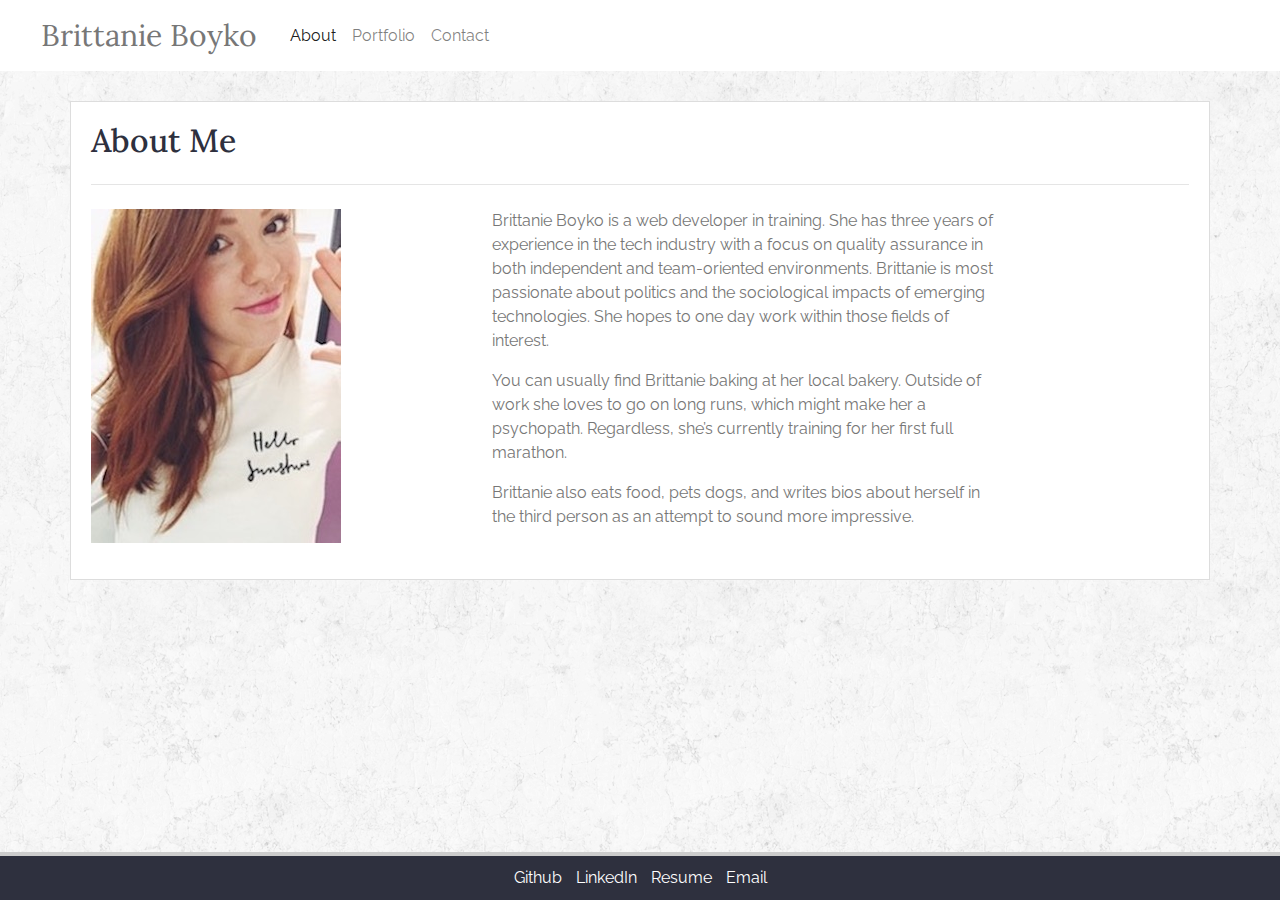
==== index.html @ b071bfea "updated color scheme" ====
<!DOCTYPE html>
<html lang="en">

<head>
    <meta charset="UTF-8">
    <meta name="viewport" content="width=device-width, initial-scale=1.0">
    <meta http-equiv="X-UA-Compatible" content="ie=edge">
    <title>Brittanie Boyko's Portfolio</title>
    <link rel="stylesheet" href="https://stackpath.bootstrapcdn.com/bootstrap/4.3.1/css/bootstrap.min.css" integrity="sha384-ggOyR0iXCbMQv3Xipma34MD+dH/1fQ784/j6cY/iJTQUOhcWr7x9JvoRxT2MZw1T" crossorigin="anonymous">
    <link rel="stylesheet" type="text/css" href="assets/style.css">
    <link href="https://fonts.googleapis.com/css?family=Lora|Raleway&display=swap" rel="stylesheet">
</head>
<body>
    <nav class="navbar navbar-expand-lg navbar-light" style="background-color: #ffffff;">
        <a class="navbar-brand my-name">Brittanie Boyko</a>
        <button class="navbar-toggler" type="button" data-toggle="collapse" data-target="#navbarNavAltMarkup" aria-controls="navbarNavAltMarkup" aria-expanded="false" aria-label="Toggle navigation">
          <span class="navbar-toggler-icon"></span>
        </button>
        <div class="collapse navbar-collapse" id="navbarNavAltMarkup">
          <div class="navbar-nav">
            <a class="nav-item nav-link active" href="index.html">About</a>
            <a class="nav-item nav-link" href="portfolio.html">Portfolio</a>
            <a class="nav-item nav-link" href="contact.html">Contact</a>
          </div>
        </div>
    </nav>
    <main class="container main-content">
        <div class="row">
            <div class="col-md-12">
                <header class="page-header">
                    <h2>About Me</h2>
                    <hr class="my-4">
                </header>
                <div class="row no-gutters">
                    <figure class="col-md-4">
                        <img src="assets/images/me.jpg" alt="Me" class="img-responsive my-image">
                    </figure>
                    <section class="col-md-6">
                        <p class="bio">
                            Brittanie Boyko is a web developer in training. She has three years of experience in the tech industry with a focus on quality assurance in both independent and team-oriented environments. Brittanie is most passionate about politics and the sociological impacts of emerging technologies. She hopes to one day work within those fields of interest.
                        </p>
                        <p class="bio">
                            You can usually find Brittanie baking at her local bakery. Outside of work she loves to go on long runs, which might make her a psychopath. Regardless, she’s currently training for her first full marathon.
                        </p>
                        <p class="bio">
                            Brittanie also eats food, pets dogs, and writes bios about herself in the third person as an attempt to sound more impressive.
                        </p>
                    </section>
                </div>
            </div>
        </div>
    </main>
    <footer class="footer fixed-bottom custom-footer">
        <div class="container">
            <span>
                <a href="https://github.com/brittanieboyko/" class="footer-link">Github</a>
            </span>
            <span>
                <a href="https://www.linkedin.com/in/brittanie-boyko/" class="footer-link">LinkedIn</a>
            </span>
            <span>
                <a href="https://docs.google.com/document/d/1jxzEfFqF6s6cSuJsx4N6VD9ZRXbYm4FOcf6qFIHG-pE/edit?usp=sharing" class="footer-link">Resume</a>
            </span>
            <span>
                <a href="mailto:brittanie.boyko@gmail.com?subject=Hello" class="footer-link">Email</a>
            </span>
        </div>
    </footer>

    <script src="https://ajax.googleapis.com/ajax/libs/jquery/3.4.1/jquery.min.js"></script>
    <script src="https://cdnjs.cloudflare.com/ajax/libs/popper.js/1.16.0/umd/popper.min.js"></script>
    <script src="https://maxcdn.bootstrapcdn.com/bootstrap/4.4.1/js/bootstrap.min.js"></script>
</body>

</html>
---- assets/style.css ----
/* Generic Classes */

html,
body {
    height: 100%;
    margin: 0;
    padding: 0;
    background-image: url("images/rockywall.png");
    font-family: 'Raleway', sans-serif;
    color: #777777;
}

h2, h1 {
    color: #2E303E;
    font-family: 'Lora', serif;
}

.container {
    padding: 0px;
}

.main-content {
    padding: 20px;
    background-color: #ffffff;
    margin-top: 30px;
    margin-bottom: 100px;
    border: 1px solid #dddddd;
}

/* nav-bar */

.custom-nav {
    font-family: 'Raleway', sans-serif;
    color: #2E303E;
    background-color: #ffffff;
    border-bottom: 1px solid #dddddd;
    height: 50px;

}

.my-name {
    font-family: 'Lora', serif;
    color: #2E303E;
    margin: 0 2%;
    font-size: 30px;
}

a {
    color: #777777;
    size: 10px;
}

a:hover {
    color: #a43820;
}

.collapse {
    background-color: #ffffff;
}

/* About Me Page */

.bio {
    margin-left: 35px;
}

/* Contact Page */

.custom-button {
    background-color: #2E303E;
    color: #ffffff;
    border: none;
    outline: none;
}

.custom-button:hover {
    background-color: #777777;
}

/* Portfolio Page */

.portfolio-button {
    width: 300px;
    font-family: 'Raleway', sans-serif;
    border-radius: 0px;
    margin-bottom: 20px;
}

.image-spacing {
    margin: 5%;
}

/* Footer */

.custom-footer {
    background-color: #2E303E;
    border-top: 4px solid #cccccc;
    color: #ffffff;
    padding: 10px;
    text-align: center;
}

.footer-link {
    color: #ffffff;
    margin: 5px;
}

/* Media Queries */

@media only screen and (max-width: 768px) {
    /* For mobile phones: */
    .my-image, .bio {
        display: block;
        margin-left: auto;
        margin-right: auto;
        width: 65%;
        padding-bottom: 15px;
    }

    .portfolio-image, .portfolio-button {
        display: block;
        margin: 0 auto;
    }
}
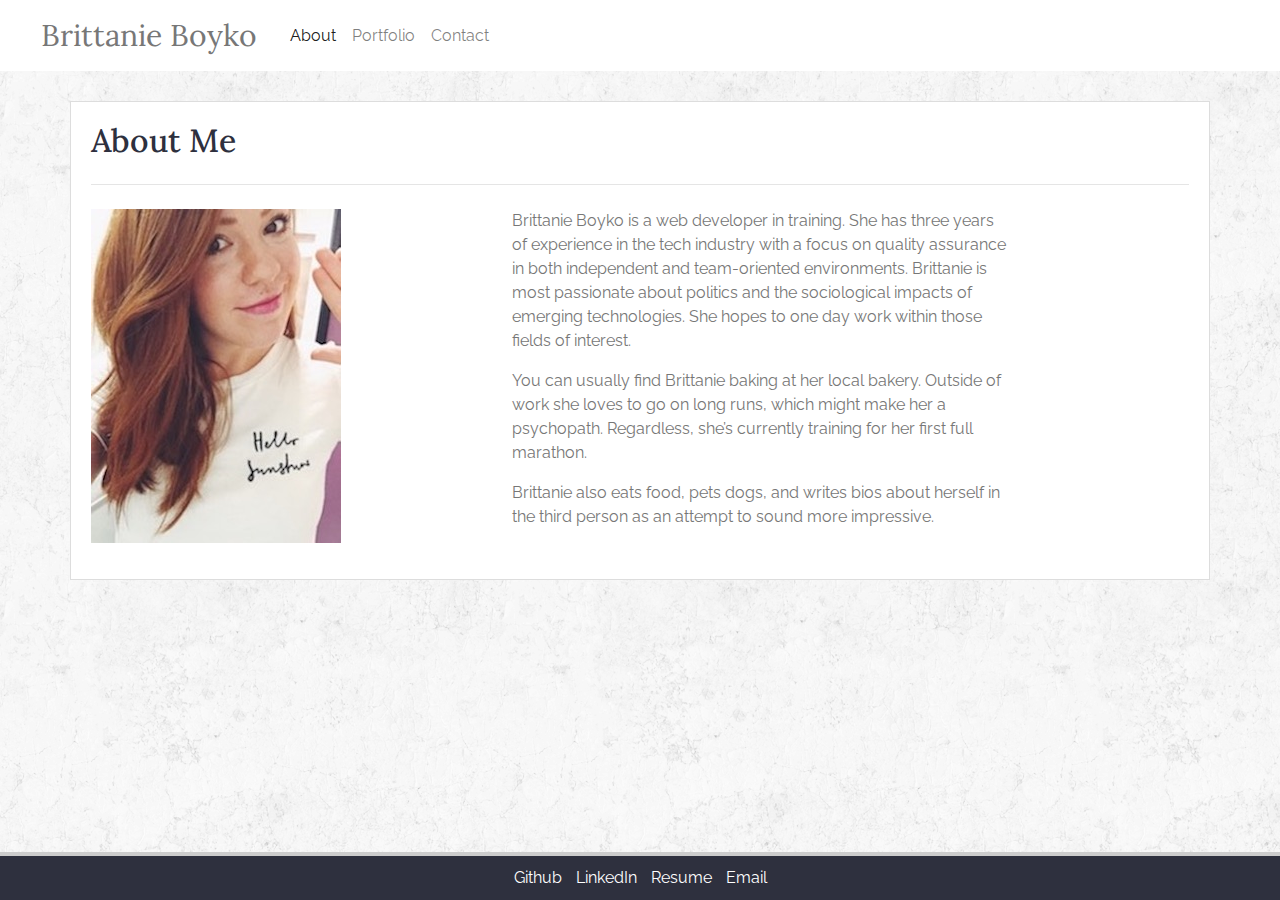
==== commit 8aeee646: "updated navbar on other html pages" ====
--- a/index.html
+++ b/index.html
@@ -10,6 +10,7 @@
     <link rel="stylesheet" type="text/css" href="assets/style.css">
     <link href="https://fonts.googleapis.com/css?family=Lora|Raleway&display=swap" rel="stylesheet">
 </head>
+
 <body>
     <nav class="navbar navbar-expand-lg navbar-light" style="background-color: #ffffff;">
         <a class="navbar-brand my-name">Brittanie Boyko</a>
--- a/assets/style.css
+++ b/assets/style.css
@@ -62,7 +62,7 @@
 /* About Me Page */
 
 .bio {
-    margin-left: 35px;
+    margin-left: 10%;
 }
 
 /* Contact Page */
@@ -117,7 +117,6 @@
         width: 65%;
         padding-bottom: 15px;
     }
-
     .portfolio-image, .portfolio-button {
         display: block;
         margin: 0 auto;
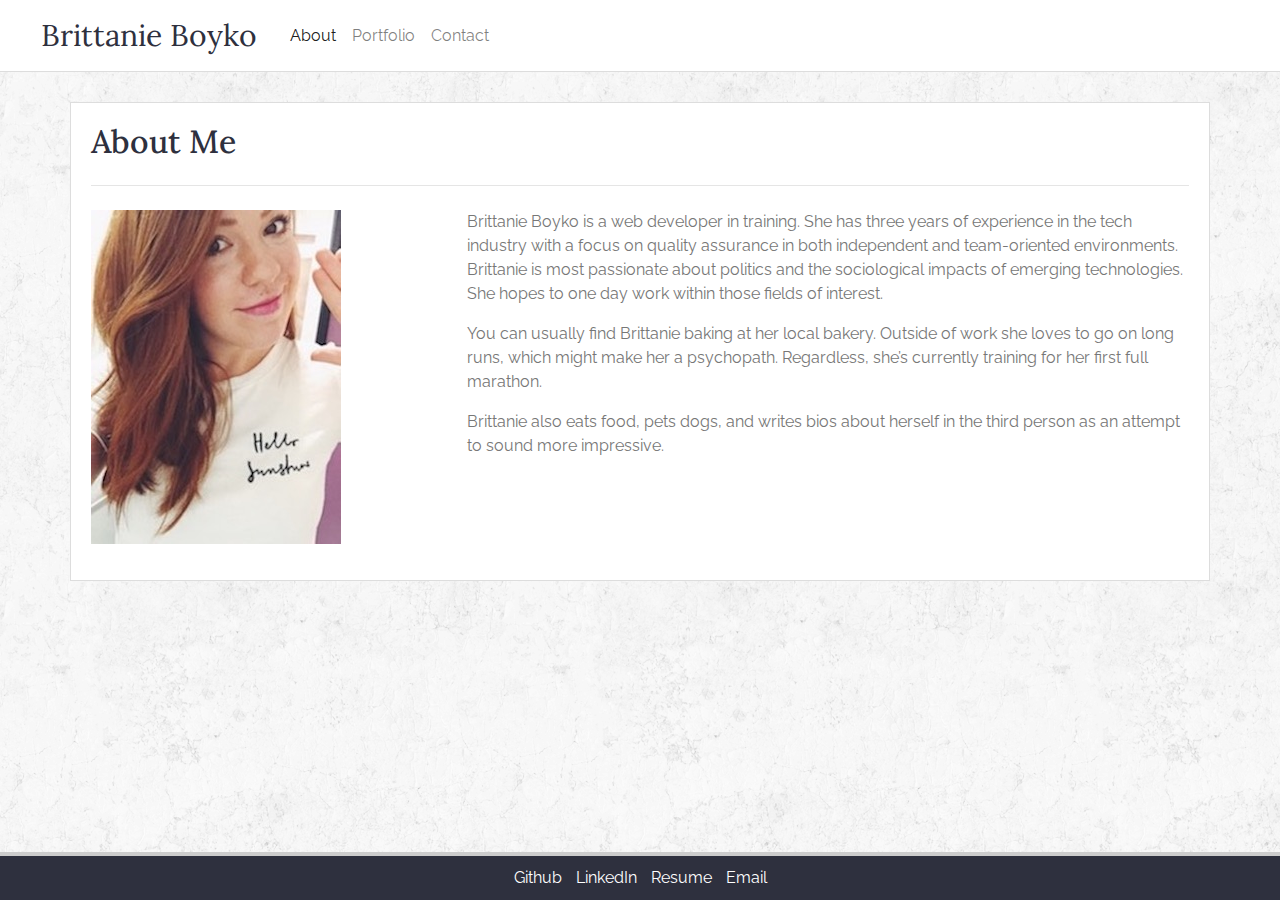
==== commit 10d0e04f: "updated layout of aboutme page" ====
--- a/index.html
+++ b/index.html
@@ -12,7 +12,7 @@
 </head>
 
 <body>
-    <nav class="navbar navbar-expand-lg navbar-light" style="background-color: #ffffff;">
+    <nav class="navbar navbar-expand-lg navbar-light custom-nav" style="background-color: #ffffff;">
         <a class="navbar-brand my-name">Brittanie Boyko</a>
         <button class="navbar-toggler" type="button" data-toggle="collapse" data-target="#navbarNavAltMarkup" aria-controls="navbarNavAltMarkup" aria-expanded="false" aria-label="Toggle navigation">
           <span class="navbar-toggler-icon"></span>
@@ -32,11 +32,11 @@
                     <h2>About Me</h2>
                     <hr class="my-4">
                 </header>
-                <div class="row no-gutters">
+                <div class="row">
                     <figure class="col-md-4">
                         <img src="assets/images/me.jpg" alt="Me" class="img-responsive my-image">
                     </figure>
-                    <section class="col-md-6">
+                    <section class="col-md-8">
                         <p class="bio">
                             Brittanie Boyko is a web developer in training. She has three years of experience in the tech industry with a focus on quality assurance in both independent and team-oriented environments. Brittanie is most passionate about politics and the sociological impacts of emerging technologies. She hopes to one day work within those fields of interest.
                         </p>
--- a/assets/style.css
+++ b/assets/style.css
@@ -31,11 +31,9 @@
 /* nav-bar */
 
 .custom-nav {
-    font-family: 'Raleway', sans-serif;
     color: #2E303E;
     background-color: #ffffff;
     border-bottom: 1px solid #dddddd;
-    height: 50px;
 
 }
 
@@ -57,12 +55,6 @@
 
 .collapse {
     background-color: #ffffff;
-}
-
-/* About Me Page */
-
-.bio {
-    margin-left: 10%;
 }
 
 /* Contact Page */
@@ -107,14 +99,16 @@
 }
 
 /* Media Queries */
-
+@media (max-width: 991.98px) {
+    .bio {
+        margin-left: 10%;
+    }
+ }
 @media only screen and (max-width: 768px) {
-    /* For mobile phones: */
     .my-image, .bio {
         display: block;
         margin-left: auto;
         margin-right: auto;
-        width: 65%;
         padding-bottom: 15px;
     }
     .portfolio-image, .portfolio-button {
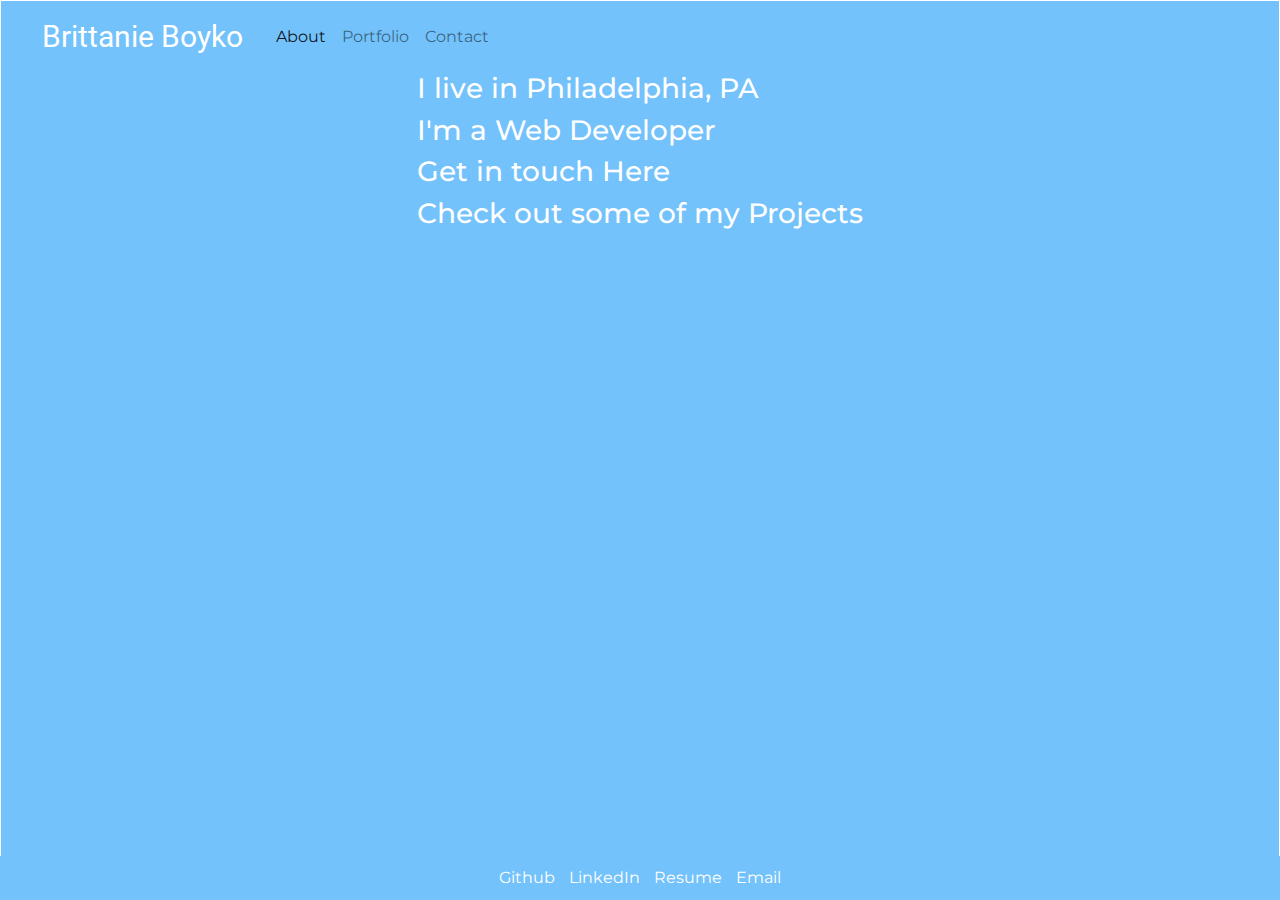
==== commit 9a31dad0: "removed bg image and changed font" ====
--- a/index.html
+++ b/index.html
@@ -8,11 +8,11 @@
     <title>Brittanie Boyko's Portfolio</title>
     <link rel="stylesheet" href="https://stackpath.bootstrapcdn.com/bootstrap/4.3.1/css/bootstrap.min.css" integrity="sha384-ggOyR0iXCbMQv3Xipma34MD+dH/1fQ784/j6cY/iJTQUOhcWr7x9JvoRxT2MZw1T" crossorigin="anonymous">
     <link rel="stylesheet" type="text/css" href="assets/style.css">
-    <link href="https://fonts.googleapis.com/css?family=Lora|Raleway&display=swap" rel="stylesheet">
+    <link href="https://fonts.googleapis.com/css?family=Montserrat|Roboto&display=swap" rel="stylesheet">
 </head>
 
-<body>
-    <nav class="navbar navbar-expand-lg navbar-light custom-nav" style="background-color: #ffffff;">
+<body class="border border-white">
+    <nav class="navbar navbar-expand-lg navbar-light custom-nav" id="bootstrap-overrides">
         <a class="navbar-brand my-name">Brittanie Boyko</a>
         <button class="navbar-toggler" type="button" data-toggle="collapse" data-target="#navbarNavAltMarkup" aria-controls="navbarNavAltMarkup" aria-expanded="false" aria-label="Toggle navigation">
           <span class="navbar-toggler-icon"></span>
@@ -25,30 +25,12 @@
           </div>
         </div>
     </nav>
-    <main class="container main-content">
-        <div class="row">
-            <div class="col-md-12">
-                <header class="page-header">
-                    <h2>About Me</h2>
-                    <hr class="my-4">
-                </header>
-                <div class="row">
-                    <figure class="col-md-4">
-                        <img src="assets/images/me.jpg" alt="Me" class="img-responsive my-image">
-                    </figure>
-                    <section class="col-md-8">
-                        <p class="bio">
-                            Brittanie Boyko is a web developer in training. She has three years of experience in the tech industry with a focus on quality assurance in both independent and team-oriented environments. Brittanie is most passionate about politics and the sociological impacts of emerging technologies. She hopes to one day work within those fields of interest.
-                        </p>
-                        <p class="bio">
-                            You can usually find Brittanie baking at her local bakery. Outside of work she loves to go on long runs, which might make her a psychopath. Regardless, she’s currently training for her first full marathon.
-                        </p>
-                        <p class="bio">
-                            Brittanie also eats food, pets dogs, and writes bios about herself in the third person as an attempt to sound more impressive.
-                        </p>
-                    </section>
-                </div>
-            </div>
+    <main class="container d-flex justify-content-center" id="aboutMe">
+        <div>
+            <h3>I live in Philadelphia, PA</h3>
+            <h3>I'm a Web Developer</h3>
+            <h3>Get in touch Here</h3>
+            <h3>Check out some of my Projects</h3>
         </div>
     </main>
     <footer class="footer fixed-bottom custom-footer">
@@ -68,9 +50,9 @@
         </div>
     </footer>
 
-    <script src="https://ajax.googleapis.com/ajax/libs/jquery/3.4.1/jquery.min.js"></script>
-    <script src="https://cdnjs.cloudflare.com/ajax/libs/popper.js/1.16.0/umd/popper.min.js"></script>
-    <script src="https://maxcdn.bootstrapcdn.com/bootstrap/4.4.1/js/bootstrap.min.js"></script>
+    <script src="https://code.jquery.com/jquery-3.4.1.slim.min.js" integrity="sha384-J6qa4849blE2+poT4WnyKhv5vZF5SrPo0iEjwBvKU7imGFAV0wwj1yYfoRSJoZ+n" crossorigin="anonymous"></script>
+    <script src="https://cdn.jsdelivr.net/npm/popper.js@1.16.0/dist/umd/popper.min.js" integrity="sha384-Q6E9RHvbIyZFJoft+2mJbHaEWldlvI9IOYy5n3zV9zzTtmI3UksdQRVvoxMfooAo" crossorigin="anonymous"></script>
+    <script src="https://stackpath.bootstrapcdn.com/bootstrap/4.4.1/js/bootstrap.min.js" integrity="sha384-wfSDF2E50Y2D1uUdj0O3uMBJnjuUD4Ih7YwaYd1iqfktj0Uod8GCExl3Og8ifwB6" crossorigin="anonymous"></script>
 </body>
 
 </html>--- a/assets/style.css
+++ b/assets/style.css
@@ -1,4 +1,3 @@
-
 /* Generic Classes */
 
 html,
@@ -6,14 +5,14 @@
     height: 100%;
     margin: 0;
     padding: 0;
-    background-image: url("images/rockywall.png");
-    font-family: 'Raleway', sans-serif;
-    color: #777777;
+    background-color: #73c2fb ;
+    font-family: 'Montserrat', sans-serif;
+    color: #ffffff;
 }
 
 h2, h1 {
     color: #2E303E;
-    font-family: 'Lora', serif;
+    font-family: 'Roboto', sans-serif;
 }
 
 .container {
@@ -29,16 +28,14 @@
 }
 
 /* nav-bar */
-
-.custom-nav {
-    color: #2E303E;
-    background-color: #ffffff;
-    border-bottom: 1px solid #dddddd;
-
+.custom-nav,
+.navbar-nav,
+.collapse {
+    background-color: #73c2fb;
 }
 
 .my-name {
-    font-family: 'Lora', serif;
+    font-family: 'Roboto', sans-serif;
     color: #2E303E;
     margin: 0 2%;
     font-size: 30px;
@@ -53,10 +50,6 @@
     color: #a43820;
 }
 
-.collapse {
-    background-color: #ffffff;
-}
-
 /* Contact Page */
 
 .custom-button {
@@ -67,14 +60,14 @@
 }
 
 .custom-button:hover {
-    background-color: #777777;
+    background-color: #ffffff;
 }
 
 /* Portfolio Page */
 
 .portfolio-button {
     width: 300px;
-    font-family: 'Raleway', sans-serif;
+    font-family: 'Roboto', sans-serif;
     border-radius: 0px;
     margin-bottom: 20px;
 }
@@ -86,8 +79,7 @@
 /* Footer */
 
 .custom-footer {
-    background-color: #2E303E;
-    border-top: 4px solid #cccccc;
+    background-color: #73c2fb;
     color: #ffffff;
     padding: 10px;
     text-align: center;
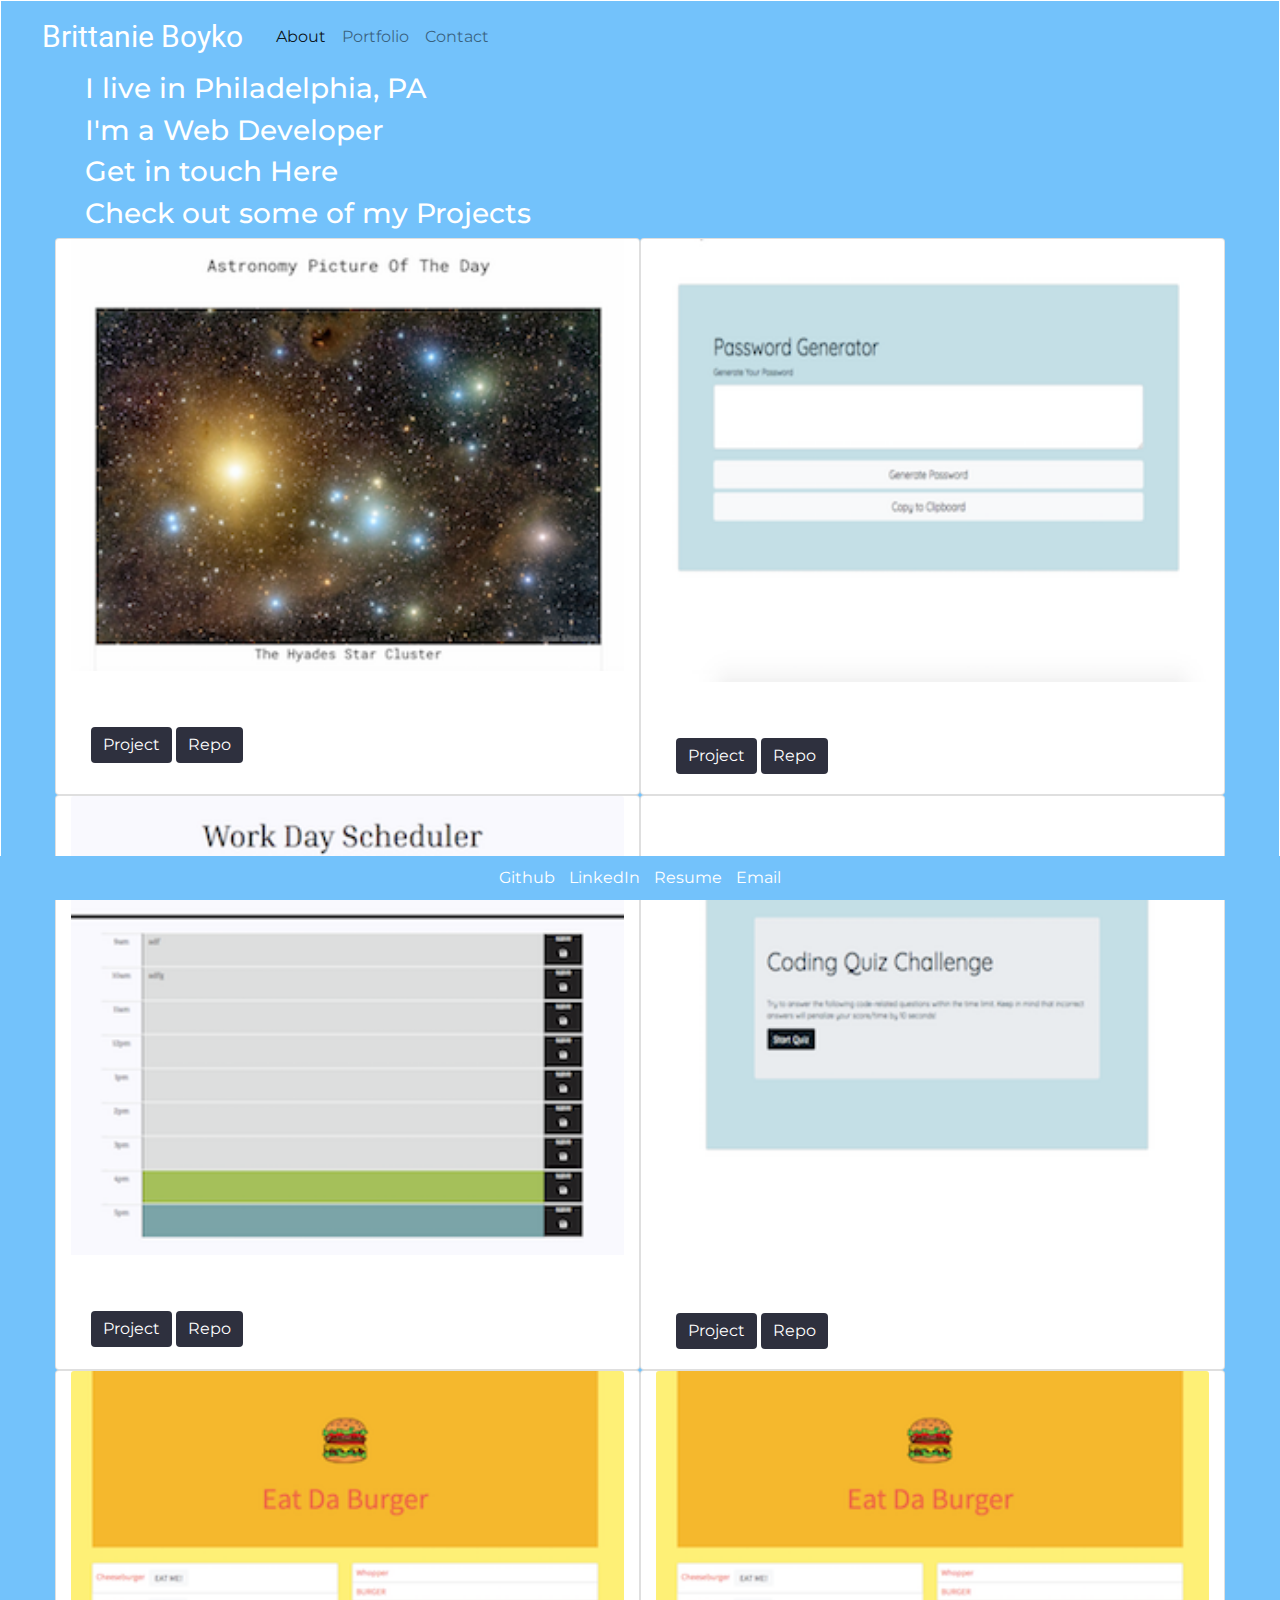
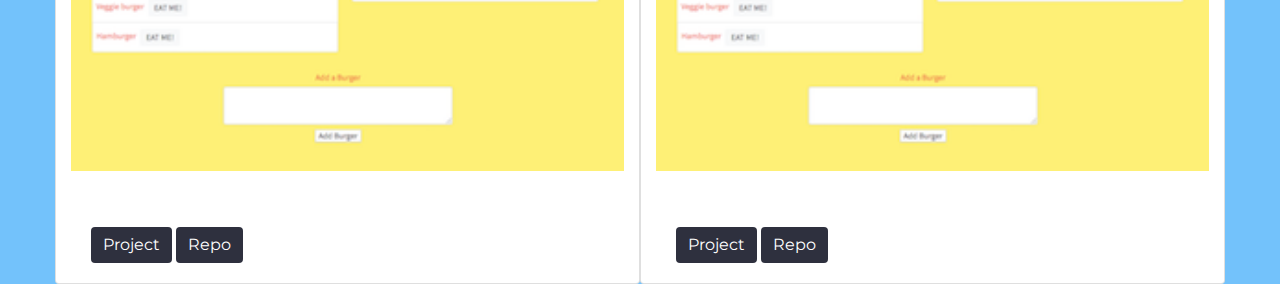
==== commit c48d1f0d: "moved grid to index.html" ====
--- a/index.html
+++ b/index.html
@@ -18,21 +18,77 @@
           <span class="navbar-toggler-icon"></span>
         </button>
         <div class="collapse navbar-collapse" id="navbarNavAltMarkup">
-          <div class="navbar-nav">
-            <a class="nav-item nav-link active" href="index.html">About</a>
-            <a class="nav-item nav-link" href="portfolio.html">Portfolio</a>
-            <a class="nav-item nav-link" href="contact.html">Contact</a>
-          </div>
+            <div class="navbar-nav">
+                <a class="nav-item nav-link active" href="index.html">About</a>
+                <a class="nav-item nav-link" href="portfolio.html">Portfolio</a>
+                <a class="nav-item nav-link" href="contact.html">Contact</a>
+            </div>
         </div>
     </nav>
-    <main class="container d-flex justify-content-center" id="aboutMe">
-        <div>
+    <div class="container d-flex justify-content-center">
+        <div class="col-md-12">
             <h3>I live in Philadelphia, PA</h3>
             <h3>I'm a Web Developer</h3>
             <h3>Get in touch Here</h3>
             <h3>Check out some of my Projects</h3>
         </div>
-    </main>
+    </div>
+    <div class="container">
+        <div class="row">
+            <div class="card col-md-6" style="width: 18rem;">
+                <img class="card-img-top" src="assets/images/apodScreenshot.png" alt="Space Project image">
+                <div class="card-body">
+                    <h5 class="card-title">Amazing (Space) Project</h5>
+                    <a href="https://brittanieboyko.github.io/Amazing_Project/" class="btn btn-primary custom-button">Project</a>
+                    <a href="https://github.com/brittanieboyko/Amazing_Project" class="btn btn-primary custom-button">Repo</a>
+                </div>
+            </div>
+            <div class="card col-md-6" style="width: 18rem;">
+                <img class="card-img-top" src="assets/images/passGenerator.png" alt="Password Generator image">
+                <div class="card-body">
+                    <h5 class="card-title">Password Generator</h5>
+                    <a href="https://brittanieboyko.github.io/passwordGenerator/" class="btn btn-primary custom-button">Project</a>
+                    <a href="https://github.com/brittanieboyko/passwordGenerator" class="btn btn-primary custom-button">Repo</a>
+                </div>
+            </div>
+        </div>
+        <div class="row">
+            <div class="card col-md-6" style="width: 18rem;">
+                <img class="card-img-top" src="assets/images/workDayPlanner.png" alt="Workday Planner image">
+                <div class="card-body">
+                    <h5 class="card-title">Workday Planner</h5>
+                    <a href="https://brittanieboyko.github.io/day-planner/" class="btn btn-primary custom-button">Project</a>
+                    <a href="https://github.com/brittanieboyko/day-planner" class="btn btn-primary custom-button">Repo</a>
+                </div>
+            </div>
+            <div class="card col-md-6" style="width: 18rem;">
+                <img class="card-img-top" src="assets/images/quiz.png" alt="Coding Quiz image">
+                <div class="card-body">
+                    <h5 class="card-title">Coding Quiz</h5>
+                    <a href="https://brittanieboyko.github.io/CodeQuiz/#" class="btn btn-primary custom-button">Project</a>
+                    <a href="https://github.com/brittanieboyko/CodeQuiz" class="btn btn-primary custom-button">Repo</a>
+                </div>
+            </div>
+        </div>
+        <div class="row">
+            <div class="card col-md-6" style="width: 18rem;">
+                <img class="card-img-top" src="assets/images/eatDaBurg.png" alt="Eat Da Burger image">
+                <div class="card-body">
+                    <h5 class="card-title">Eat Da Burger</h5>
+                    <a href="https://calm-ravine-62059.herokuapp.com/" class="btn btn-primary custom-button">Project</a>
+                    <a href="https://github.com/brittanieboyko/burger" class="btn btn-primary custom-button">Repo</a>
+                </div>
+            </div>
+            <div class="card col-md-6" style="width: 18rem;">
+                <img class="card-img-top" src="assets/images/eatDaBurg.png" alt="Eat Da Burger image">
+                <div class="card-body">
+                    <h5 class="card-title">Eat Da Burger</h5>
+                    <a href="https://calm-ravine-62059.herokuapp.com/" class="btn btn-primary custom-button">Project</a>
+                    <a href="https://github.com/brittanieboyko/burger" class="btn btn-primary custom-button">Repo</a>
+                </div>
+            </div>
+        </div>
+    </div>
     <footer class="footer fixed-bottom custom-footer">
         <div class="container">
             <span>
@@ -42,7 +98,7 @@
                 <a href="https://www.linkedin.com/in/brittanie-boyko/" class="footer-link">LinkedIn</a>
             </span>
             <span>
-                <a href="https://docs.google.com/document/d/1jxzEfFqF6s6cSuJsx4N6VD9ZRXbYm4FOcf6qFIHG-pE/edit?usp=sharing" class="footer-link">Resume</a>
+                <a href="assets/images/BrittanieBoykoResume2020.pdf" class="footer-link">Resume</a>
             </span>
             <span>
                 <a href="mailto:brittanie.boyko@gmail.com?subject=Hello" class="footer-link">Email</a>
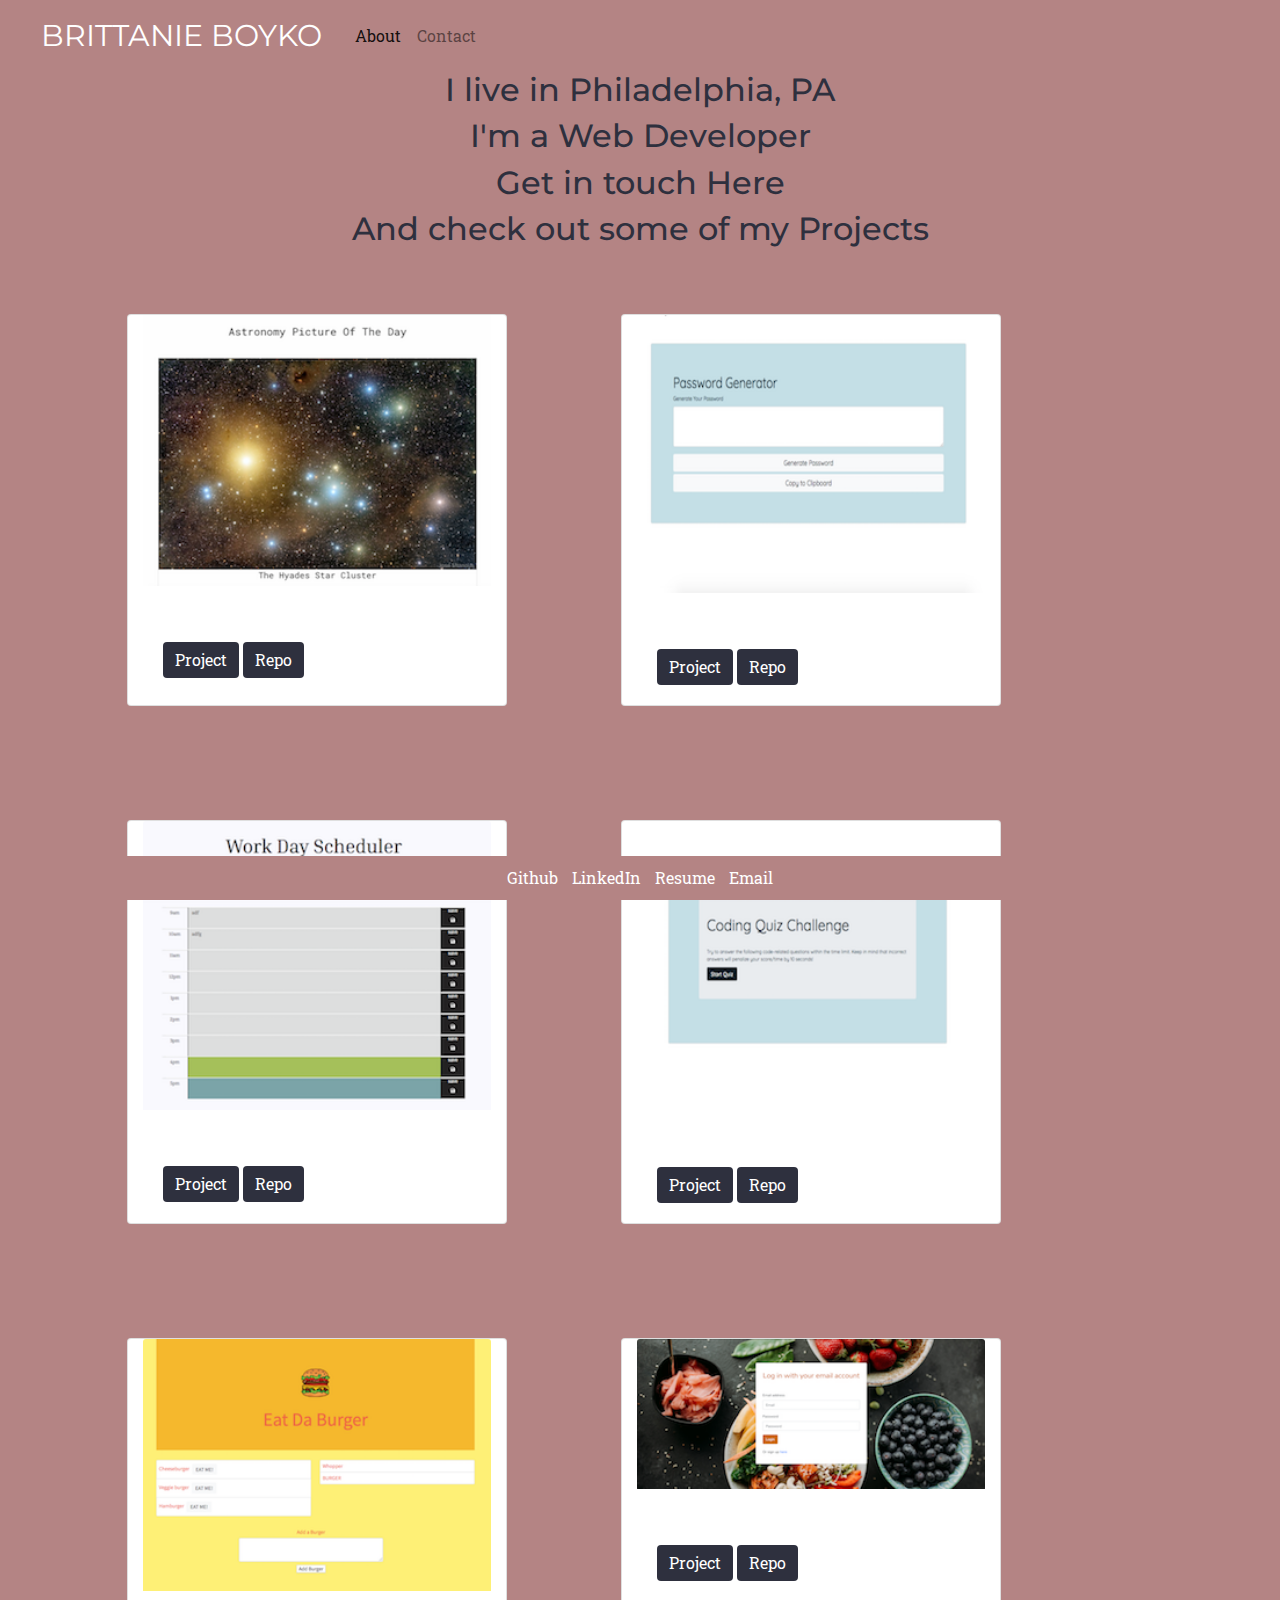
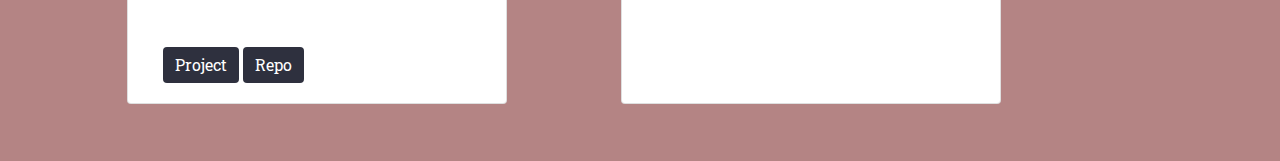
==== commit 5bcc5b72: "updated fonts and styled links" ====
--- a/index.html
+++ b/index.html
@@ -8,34 +8,33 @@
     <title>Brittanie Boyko's Portfolio</title>
     <link rel="stylesheet" href="https://stackpath.bootstrapcdn.com/bootstrap/4.3.1/css/bootstrap.min.css" integrity="sha384-ggOyR0iXCbMQv3Xipma34MD+dH/1fQ784/j6cY/iJTQUOhcWr7x9JvoRxT2MZw1T" crossorigin="anonymous">
     <link rel="stylesheet" type="text/css" href="assets/style.css">
-    <link href="https://fonts.googleapis.com/css?family=Montserrat|Roboto&display=swap" rel="stylesheet">
+    <link href="https://fonts.googleapis.com/css?family=Montserrat|Roboto+Slab&display=swap" rel="stylesheet">
 </head>
 
-<body class="border border-white">
+<body>
     <nav class="navbar navbar-expand-lg navbar-light custom-nav" id="bootstrap-overrides">
-        <a class="navbar-brand my-name">Brittanie Boyko</a>
+        <a class="navbar-brand my-name text-uppercase">Brittanie Boyko</a>
         <button class="navbar-toggler" type="button" data-toggle="collapse" data-target="#navbarNavAltMarkup" aria-controls="navbarNavAltMarkup" aria-expanded="false" aria-label="Toggle navigation">
           <span class="navbar-toggler-icon"></span>
         </button>
         <div class="collapse navbar-collapse" id="navbarNavAltMarkup">
             <div class="navbar-nav">
                 <a class="nav-item nav-link active" href="index.html">About</a>
-                <a class="nav-item nav-link" href="portfolio.html">Portfolio</a>
                 <a class="nav-item nav-link" href="contact.html">Contact</a>
             </div>
         </div>
     </nav>
-    <div class="container d-flex justify-content-center">
-        <div class="col-md-12">
-            <h3>I live in Philadelphia, PA</h3>
-            <h3>I'm a Web Developer</h3>
-            <h3>Get in touch Here</h3>
-            <h3>Check out some of my Projects</h3>
+    <div class="container text-center">
+        <div class="col-md-12" id="aboutMe">
+            <h2>I live in Philadelphia, PA</h2>
+            <h2>I'm a Web Developer</h2>
+            <h2>Get in touch <a href="contact.html" id="contact">Here</a></h2>
+            <h2>And check out some of my Projects</h2>
         </div>
     </div>
     <div class="container">
         <div class="row">
-            <div class="card col-md-6" style="width: 18rem;">
+            <div class="card col-md-4 image-spacing" style="width: 18rem;">
                 <img class="card-img-top" src="assets/images/apodScreenshot.png" alt="Space Project image">
                 <div class="card-body">
                     <h5 class="card-title">Amazing (Space) Project</h5>
@@ -43,7 +42,7 @@
                     <a href="https://github.com/brittanieboyko/Amazing_Project" class="btn btn-primary custom-button">Repo</a>
                 </div>
             </div>
-            <div class="card col-md-6" style="width: 18rem;">
+            <div class="card col-md-4 image-spacing" style="width: 18rem;">
                 <img class="card-img-top" src="assets/images/passGenerator.png" alt="Password Generator image">
                 <div class="card-body">
                     <h5 class="card-title">Password Generator</h5>
@@ -53,7 +52,7 @@
             </div>
         </div>
         <div class="row">
-            <div class="card col-md-6" style="width: 18rem;">
+            <div class="card col-md-4 image-spacing" style="width: 18rem;">
                 <img class="card-img-top" src="assets/images/workDayPlanner.png" alt="Workday Planner image">
                 <div class="card-body">
                     <h5 class="card-title">Workday Planner</h5>
@@ -61,7 +60,7 @@
                     <a href="https://github.com/brittanieboyko/day-planner" class="btn btn-primary custom-button">Repo</a>
                 </div>
             </div>
-            <div class="card col-md-6" style="width: 18rem;">
+            <div class="card col-md-4 image-spacing" style="width: 18rem;">
                 <img class="card-img-top" src="assets/images/quiz.png" alt="Coding Quiz image">
                 <div class="card-body">
                     <h5 class="card-title">Coding Quiz</h5>
@@ -71,7 +70,7 @@
             </div>
         </div>
         <div class="row">
-            <div class="card col-md-6" style="width: 18rem;">
+            <div class="card col-md-4 image-spacing" style="width: 18rem;">
                 <img class="card-img-top" src="assets/images/eatDaBurg.png" alt="Eat Da Burger image">
                 <div class="card-body">
                     <h5 class="card-title">Eat Da Burger</h5>
@@ -79,12 +78,12 @@
                     <a href="https://github.com/brittanieboyko/burger" class="btn btn-primary custom-button">Repo</a>
                 </div>
             </div>
-            <div class="card col-md-6" style="width: 18rem;">
-                <img class="card-img-top" src="assets/images/eatDaBurg.png" alt="Eat Da Burger image">
+            <div class="card col-md-4 image-spacing" style="width: 18rem;">
+                <img class="card-img-top" src="assets/images/appetizer.png" alt="appetizer image">
                 <div class="card-body">
-                    <h5 class="card-title">Eat Da Burger</h5>
-                    <a href="https://calm-ravine-62059.herokuapp.com/" class="btn btn-primary custom-button">Project</a>
-                    <a href="https://github.com/brittanieboyko/burger" class="btn btn-primary custom-button">Repo</a>
+                    <h5 class="card-title">App-etizer</h5>
+                    <a href="https://recipe-track.herokuapp.com/" class="btn btn-primary custom-button">Project</a>
+                    <a href="https://github.com/kaydeejay/app-etizer" class="btn btn-primary custom-button">Repo</a>
                 </div>
             </div>
         </div>
--- a/assets/style.css
+++ b/assets/style.css
@@ -2,21 +2,15 @@
 
 html,
 body {
-    height: 100%;
-    margin: 0;
-    padding: 0;
-    background-color: #73c2fb ;
-    font-family: 'Montserrat', sans-serif;
+    background-color: #b48484;
+    font-family: 'Roboto Slab', serif;
     color: #ffffff;
+    box-sizing: border-box;
 }
 
 h2, h1 {
     color: #2E303E;
-    font-family: 'Roboto', sans-serif;
-}
-
-.container {
-    padding: 0px;
+    font-family: 'Montserrat', sans-serif;
 }
 
 .main-content {
@@ -26,24 +20,31 @@
     margin-bottom: 100px;
     border: 1px solid #dddddd;
 }
+#contact,
+#contact:visited {
+    color: #2E303E;
+    text-decoration: none;
+}
+#contact:hover {
+    color: #ffffff;
+}
+
+#aboutMe {
+    margin: 0 auto;
+}
 
 /* nav-bar */
 .custom-nav,
 .navbar-nav,
 .collapse {
-    background-color: #73c2fb;
+    background-color: #b48484;
 }
 
 .my-name {
-    font-family: 'Roboto', sans-serif;
+    font-family: 'Montserrat', sans-serif;
     color: #2E303E;
     margin: 0 2%;
     font-size: 30px;
-}
-
-a {
-    color: #777777;
-    size: 10px;
 }
 
 a:hover {
@@ -67,7 +68,7 @@
 
 .portfolio-button {
     width: 300px;
-    font-family: 'Roboto', sans-serif;
+    font-family: 'Montserrat', sans-serif;
     border-radius: 0px;
     margin-bottom: 20px;
 }
@@ -79,7 +80,7 @@
 /* Footer */
 
 .custom-footer {
-    background-color: #73c2fb;
+    background-color: #b48484;
     color: #ffffff;
     padding: 10px;
     text-align: center;
@@ -89,22 +90,3 @@
     color: #ffffff;
     margin: 5px;
 }
-
-/* Media Queries */
-@media (max-width: 991.98px) {
-    .bio {
-        margin-left: 10%;
-    }
- }
-@media only screen and (max-width: 768px) {
-    .my-image, .bio {
-        display: block;
-        margin-left: auto;
-        margin-right: auto;
-        padding-bottom: 15px;
-    }
-    .portfolio-image, .portfolio-button {
-        display: block;
-        margin: 0 auto;
-    }
-}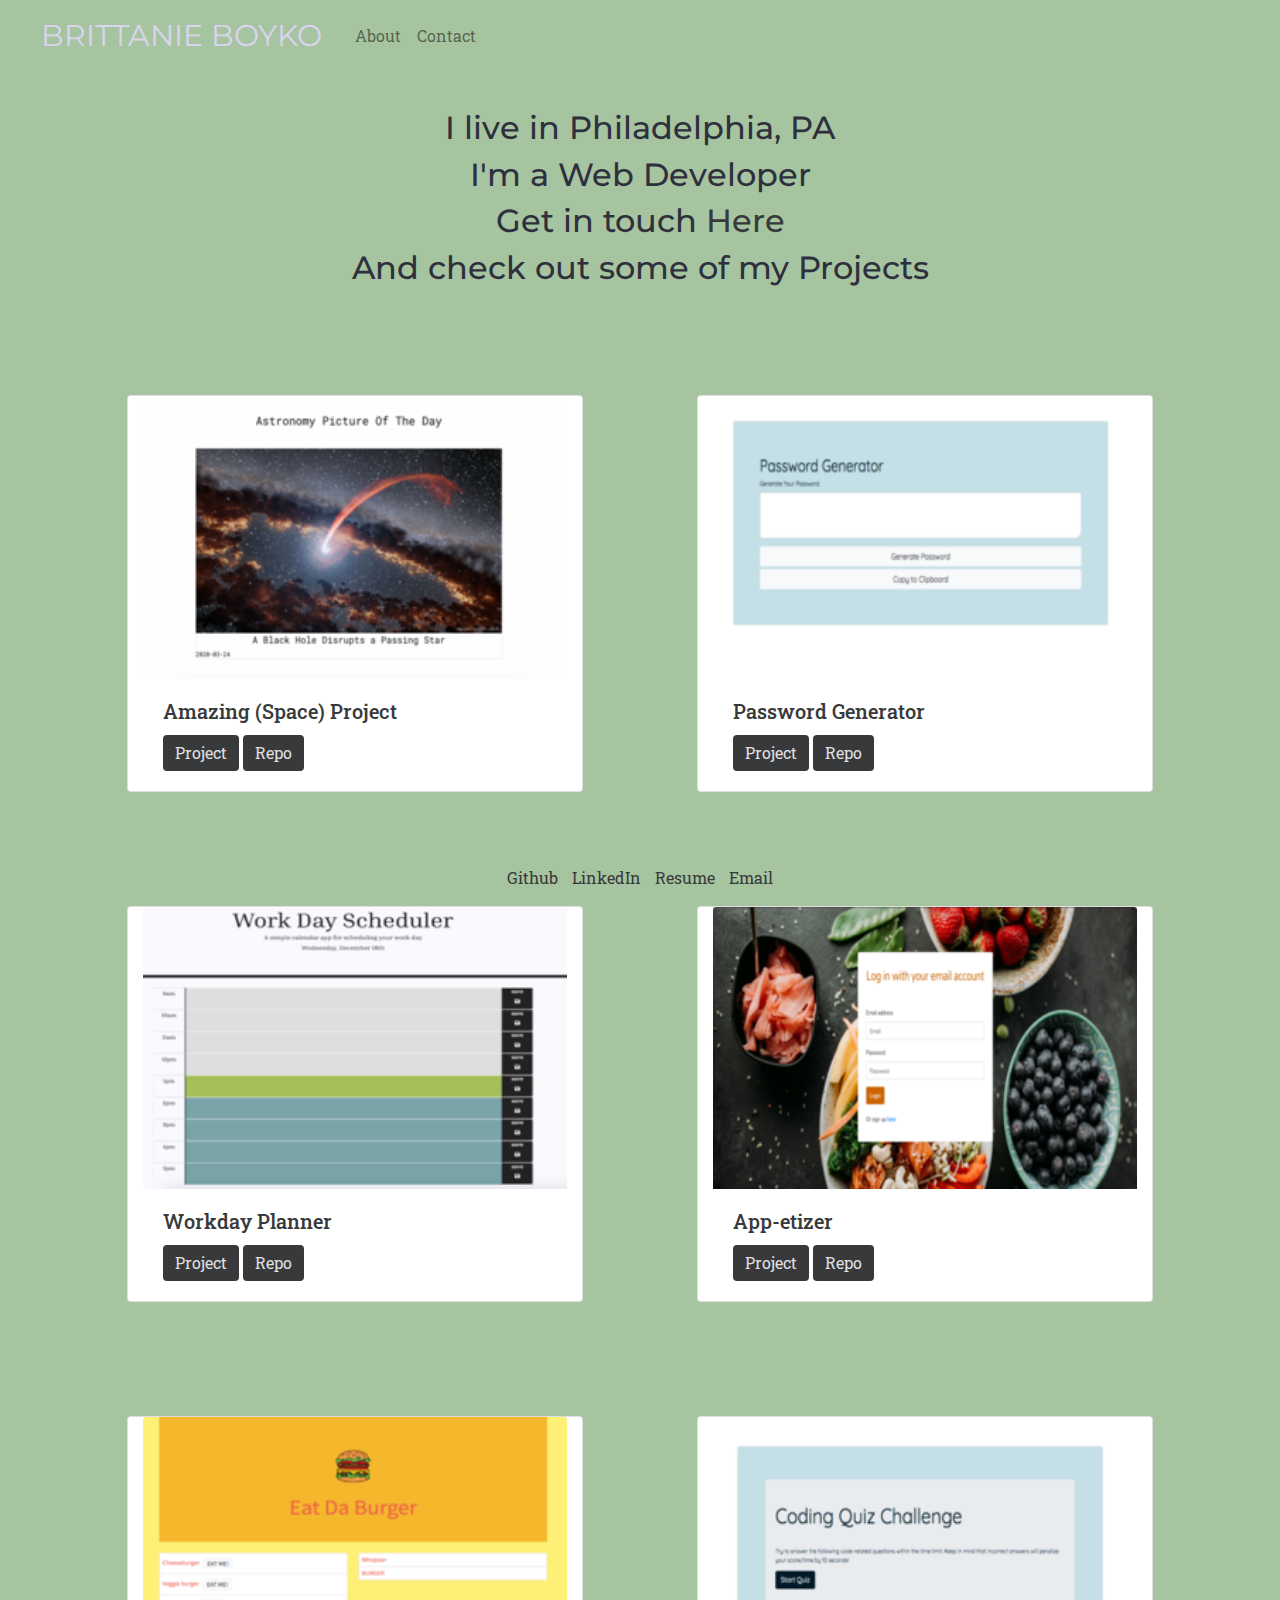
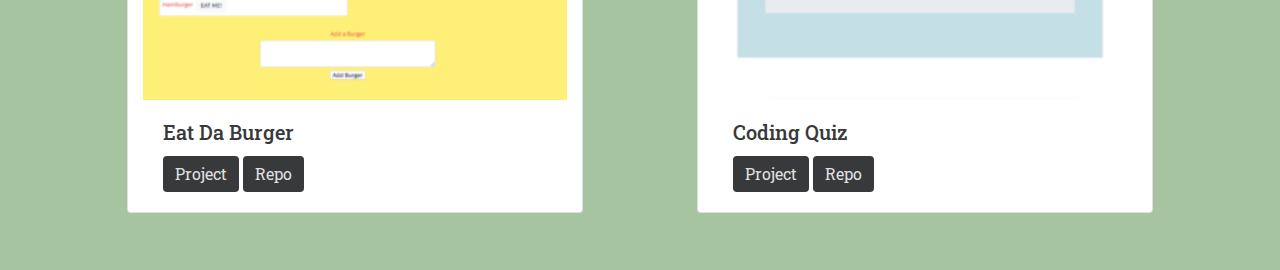
==== commit eb30c2a7: "updated images" ====
--- a/index.html
+++ b/index.html
@@ -13,19 +13,19 @@
 
 <body>
     <nav class="navbar navbar-expand-lg navbar-light custom-nav" id="bootstrap-overrides">
-        <a class="navbar-brand my-name text-uppercase">Brittanie Boyko</a>
+        <a href="index.html" class="navbar-brand text-uppercase" id="myName">Brittanie Boyko</a>
         <button class="navbar-toggler" type="button" data-toggle="collapse" data-target="#navbarNavAltMarkup" aria-controls="navbarNavAltMarkup" aria-expanded="false" aria-label="Toggle navigation">
           <span class="navbar-toggler-icon"></span>
         </button>
         <div class="collapse navbar-collapse" id="navbarNavAltMarkup">
             <div class="navbar-nav">
-                <a class="nav-item nav-link active" href="index.html">About</a>
+                <a class="nav-item nav-link" href="index.html">About</a>
                 <a class="nav-item nav-link" href="contact.html">Contact</a>
             </div>
         </div>
     </nav>
-    <div class="container text-center">
-        <div class="col-md-12" id="aboutMe">
+    <div class="container text-center" id="aboutMe">
+        <div class="col-md-12">
             <h2>I live in Philadelphia, PA</h2>
             <h2>I'm a Web Developer</h2>
             <h2>Get in touch <a href="contact.html" id="contact">Here</a></h2>
@@ -34,56 +34,56 @@
     </div>
     <div class="container">
         <div class="row">
-            <div class="card col-md-4 image-spacing" style="width: 18rem;">
+            <div class="card col image-spacing d-flex flex-column" style="width: 18rem;">
                 <img class="card-img-top" src="assets/images/apodScreenshot.png" alt="Space Project image">
                 <div class="card-body">
                     <h5 class="card-title">Amazing (Space) Project</h5>
-                    <a href="https://brittanieboyko.github.io/Amazing_Project/" class="btn btn-primary custom-button">Project</a>
-                    <a href="https://github.com/brittanieboyko/Amazing_Project" class="btn btn-primary custom-button">Repo</a>
+                    <a href="https://brittanieboyko.github.io/Amazing_Project/" class="btn btn-primary custom-button mt-auto">Project</a>
+                    <a href="https://github.com/brittanieboyko/Amazing_Project" class="btn btn-primary custom-button mt-auto">Repo</a>
                 </div>
             </div>
-            <div class="card col-md-4 image-spacing" style="width: 18rem;">
+            <div class="card col image-spacing d-flex flex-column" style="width: 18rem;">
                 <img class="card-img-top" src="assets/images/passGenerator.png" alt="Password Generator image">
                 <div class="card-body">
                     <h5 class="card-title">Password Generator</h5>
-                    <a href="https://brittanieboyko.github.io/passwordGenerator/" class="btn btn-primary custom-button">Project</a>
-                    <a href="https://github.com/brittanieboyko/passwordGenerator" class="btn btn-primary custom-button">Repo</a>
+                    <a href="https://brittanieboyko.github.io/passwordGenerator/" class="btn btn-primary custom-button mt-auto">Project</a>
+                    <a href="https://github.com/brittanieboyko/passwordGenerator" class="btn btn-primary custom-button mt-auto">Repo</a>
                 </div>
             </div>
         </div>
         <div class="row">
-            <div class="card col-md-4 image-spacing" style="width: 18rem;">
+            <div class="card col image-spacing d-flex flex-column" style="width: 18rem;">
                 <img class="card-img-top" src="assets/images/workDayPlanner.png" alt="Workday Planner image">
                 <div class="card-body">
                     <h5 class="card-title">Workday Planner</h5>
-                    <a href="https://brittanieboyko.github.io/day-planner/" class="btn btn-primary custom-button">Project</a>
-                    <a href="https://github.com/brittanieboyko/day-planner" class="btn btn-primary custom-button">Repo</a>
+                    <a href="https://brittanieboyko.github.io/day-planner/" class="btn btn-primary custom-button mt-auto">Project</a>
+                    <a href="https://github.com/brittanieboyko/day-planner" class="btn btn-primary custom-button mt-auto">Repo</a>
                 </div>
             </div>
-            <div class="card col-md-4 image-spacing" style="width: 18rem;">
-                <img class="card-img-top" src="assets/images/quiz.png" alt="Coding Quiz image">
+            <div class="card col image-spacing d-flex flex-column" style="width: 18rem;">
+                <img class="card-img-top" src="assets/images/appetizer.png" alt="appetizer image">
                 <div class="card-body">
-                    <h5 class="card-title">Coding Quiz</h5>
-                    <a href="https://brittanieboyko.github.io/CodeQuiz/#" class="btn btn-primary custom-button">Project</a>
-                    <a href="https://github.com/brittanieboyko/CodeQuiz" class="btn btn-primary custom-button">Repo</a>
+                    <h5 class="card-title">App-etizer</h5>
+                    <a href="https://recipe-track.herokuapp.com/" class="btn btn-primary custom-button mt-auto">Project</a>
+                    <a href="https://github.com/kaydeejay/app-etizer" class="btn btn-primary custom-button mt-auto">Repo</a>
                 </div>
             </div>
         </div>
         <div class="row">
-            <div class="card col-md-4 image-spacing" style="width: 18rem;">
+            <div class="card col image-spacing d-flex flex-column" style="width: 18rem;">
                 <img class="card-img-top" src="assets/images/eatDaBurg.png" alt="Eat Da Burger image">
                 <div class="card-body">
                     <h5 class="card-title">Eat Da Burger</h5>
-                    <a href="https://calm-ravine-62059.herokuapp.com/" class="btn btn-primary custom-button">Project</a>
-                    <a href="https://github.com/brittanieboyko/burger" class="btn btn-primary custom-button">Repo</a>
+                    <a href="https://calm-ravine-62059.herokuapp.com/" class="btn btn-primary custom-button mt-auto">Project</a>
+                    <a href="https://github.com/brittanieboyko/burger" class="btn btn-primary custom-button mt-auto">Repo</a>
                 </div>
             </div>
-            <div class="card col-md-4 image-spacing" style="width: 18rem;">
-                <img class="card-img-top" src="assets/images/appetizer.png" alt="appetizer image">
+            <div class="card col image-spacing d-flex flex-column" style="width: 18rem;">
+                <img class="card-img-top" src="assets/images/quiz.png" alt="Coding Quiz image">
                 <div class="card-body">
-                    <h5 class="card-title">App-etizer</h5>
-                    <a href="https://recipe-track.herokuapp.com/" class="btn btn-primary custom-button">Project</a>
-                    <a href="https://github.com/kaydeejay/app-etizer" class="btn btn-primary custom-button">Repo</a>
+                    <h5 class="card-title">Coding Quiz</h5>
+                    <a href="https://brittanieboyko.github.io/CodeQuiz/#" class="btn btn-primary custom-button mt-auto">Project</a>
+                    <a href="https://github.com/brittanieboyko/CodeQuiz" class="btn btn-primary custom-button mt-auto">Repo</a>
                 </div>
             </div>
         </div>
--- a/assets/style.css
+++ b/assets/style.css
@@ -2,10 +2,10 @@
 
 html,
 body {
-    background-color: #b48484;
+    background-color: #A7C4A0;
     font-family: 'Roboto Slab', serif;
-    color: #ffffff;
     box-sizing: border-box;
+    color: #37393A;
 }
 
 h2, h1 {
@@ -13,80 +13,79 @@
     font-family: 'Montserrat', sans-serif;
 }
 
+#myName {
+    font-family: 'Montserrat', sans-serif;
+    color: #DAD4EF;
+    margin: 0 2%;
+    font-size: 30px;
+}
+
+a:hover {
+    color: #DAD4EF;
+    text-decoration: none;
+}
+/* About Me Page */
+
+#aboutMe {
+    margin-top: 3%;
+    margin-bottom: 4%;
+}
+
+.custom-button {
+    background-color: #37393A;
+    color: #E0E0E2;
+    border: none;
+}
+
+.custom-button:hover {
+    background-color: #DAD4EF;
+}
+
+.image-spacing {
+    margin: 5%;
+}
+
+/* Contact Page */
+
 .main-content {
     padding: 20px;
     background-color: #ffffff;
     margin-top: 30px;
     margin-bottom: 100px;
-    border: 1px solid #dddddd;
+    border: 1px solid #DAD4EF;
 }
+
 #contact,
 #contact:visited {
-    color: #2E303E;
+    color: #37393A;
     text-decoration: none;
 }
 #contact:hover {
-    color: #ffffff;
-}
-
-#aboutMe {
-    margin: 0 auto;
+    color: #DAD4EF;
 }
 
 /* nav-bar */
 .custom-nav,
 .navbar-nav,
 .collapse {
-    background-color: #b48484;
+    background-color: #A7C4A0;
 }
 
-.my-name {
-    font-family: 'Montserrat', sans-serif;
-    color: #2E303E;
-    margin: 0 2%;
-    font-size: 30px;
-}
-
-a:hover {
-    color: #a43820;
-}
-
-/* Contact Page */
-
-.custom-button {
-    background-color: #2E303E;
-    color: #ffffff;
-    border: none;
-    outline: none;
-}
-
-.custom-button:hover {
-    background-color: #ffffff;
-}
-
-/* Portfolio Page */
-
-.portfolio-button {
-    width: 300px;
-    font-family: 'Montserrat', sans-serif;
-    border-radius: 0px;
-    margin-bottom: 20px;
-}
-
-.image-spacing {
-    margin: 5%;
+.nav-link:hover,
+.nav-item:hover {
+    color: #DAD4EF;
 }
 
 /* Footer */
 
 .custom-footer {
-    background-color: #b48484;
-    color: #ffffff;
+    background-color: #A7C4A0;
+    color: #E0E0E2;
     padding: 10px;
     text-align: center;
 }
 
 .footer-link {
-    color: #ffffff;
+    color: #37393A;
     margin: 5px;
 }
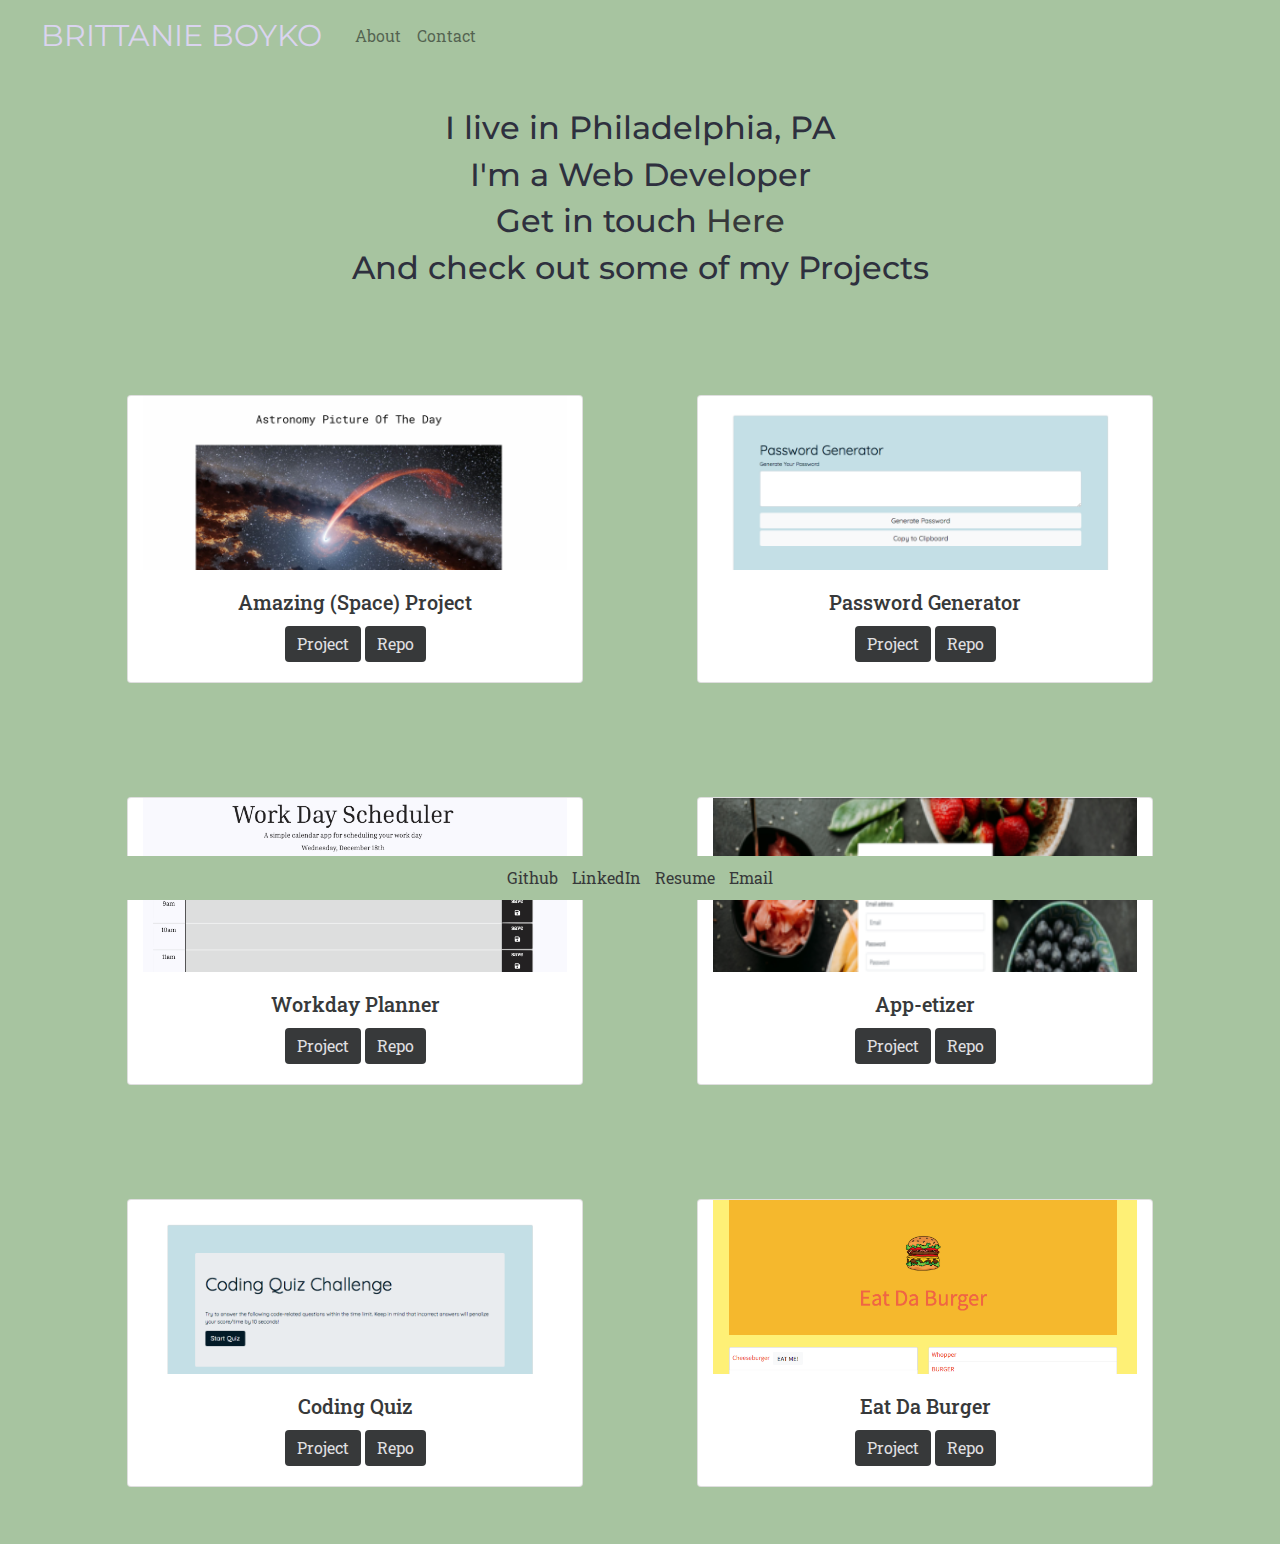
==== commit d8de469c: "fixed image quality on project screenshots" ====
--- a/index.html
+++ b/index.html
@@ -34,16 +34,16 @@
     </div>
     <div class="container">
         <div class="row">
-            <div class="card col image-spacing d-flex flex-column" style="width: 18rem;">
-                <img class="card-img-top" src="assets/images/apodScreenshot.png" alt="Space Project image">
+            <div class="card col image-spacing d-flex flex-column text-center" style="width: 18rem; height: 18rem;">
+                <div class="img-fluid img" style="background-image:url('assets/images/apodScreenshot.png');"></div>
                 <div class="card-body">
                     <h5 class="card-title">Amazing (Space) Project</h5>
                     <a href="https://brittanieboyko.github.io/Amazing_Project/" class="btn btn-primary custom-button mt-auto">Project</a>
                     <a href="https://github.com/brittanieboyko/Amazing_Project" class="btn btn-primary custom-button mt-auto">Repo</a>
                 </div>
             </div>
-            <div class="card col image-spacing d-flex flex-column" style="width: 18rem;">
-                <img class="card-img-top" src="assets/images/passGenerator.png" alt="Password Generator image">
+            <div class="card col image-spacing d-flex flex-column text-center" style="width: 18rem;">
+                <div class="img-fluid img" style="background-image:url('assets/images/passGenerator.png');"></div>
                 <div class="card-body">
                     <h5 class="card-title">Password Generator</h5>
                     <a href="https://brittanieboyko.github.io/passwordGenerator/" class="btn btn-primary custom-button mt-auto">Project</a>
@@ -52,16 +52,16 @@
             </div>
         </div>
         <div class="row">
-            <div class="card col image-spacing d-flex flex-column" style="width: 18rem;">
-                <img class="card-img-top" src="assets/images/workDayPlanner.png" alt="Workday Planner image">
+            <div class="card col image-spacing d-flex flex-column text-center" style="width: 18rem; height: 18rem;">
+                <div class="img-fluid img" style="background-image:url('assets/images/workDayPlanner.png');"></div>
                 <div class="card-body">
                     <h5 class="card-title">Workday Planner</h5>
                     <a href="https://brittanieboyko.github.io/day-planner/" class="btn btn-primary custom-button mt-auto">Project</a>
                     <a href="https://github.com/brittanieboyko/day-planner" class="btn btn-primary custom-button mt-auto">Repo</a>
                 </div>
             </div>
-            <div class="card col image-spacing d-flex flex-column" style="width: 18rem;">
-                <img class="card-img-top" src="assets/images/appetizer.png" alt="appetizer image">
+            <div class="card col image-spacing d-flex flex-column text-center" style="width: 18rem;">
+                <div class="img-fluid img" style="background-image:url('assets/images/appetizer.png');"></div>
                 <div class="card-body">
                     <h5 class="card-title">App-etizer</h5>
                     <a href="https://recipe-track.herokuapp.com/" class="btn btn-primary custom-button mt-auto">Project</a>
@@ -70,20 +70,20 @@
             </div>
         </div>
         <div class="row">
-            <div class="card col image-spacing d-flex flex-column" style="width: 18rem;">
-                <img class="card-img-top" src="assets/images/eatDaBurg.png" alt="Eat Da Burger image">
+            <div class="card col image-spacing d-flex flex-column text-center" style="width: 18rem; height: 18rem;">
+                <div class="img-fluid img" style="background-image:url('assets/images/quiz.png');"></div>
+                <div class="card-body">
+                    <h5 class="card-title">Coding Quiz</h5>
+                    <a href="https://brittanieboyko.github.io/CodeQuiz/#" class="btn btn-primary custom-button mt-auto">Project</a>
+                    <a href="https://github.com/brittanieboyko/CodeQuiz" class="btn btn-primary custom-button mt-auto">Repo</a>
+                </div>
+            </div>
+            <div class="card col image-spacing d-flex flex-column text-center" style="width: 18rem;">
+                <div class="img-fluid img" style="background-image:url('assets/images/eatDaBurg.png');"></div>
                 <div class="card-body">
                     <h5 class="card-title">Eat Da Burger</h5>
                     <a href="https://calm-ravine-62059.herokuapp.com/" class="btn btn-primary custom-button mt-auto">Project</a>
                     <a href="https://github.com/brittanieboyko/burger" class="btn btn-primary custom-button mt-auto">Repo</a>
-                </div>
-            </div>
-            <div class="card col image-spacing d-flex flex-column" style="width: 18rem;">
-                <img class="card-img-top" src="assets/images/quiz.png" alt="Coding Quiz image">
-                <div class="card-body">
-                    <h5 class="card-title">Coding Quiz</h5>
-                    <a href="https://brittanieboyko.github.io/CodeQuiz/#" class="btn btn-primary custom-button mt-auto">Project</a>
-                    <a href="https://github.com/brittanieboyko/CodeQuiz" class="btn btn-primary custom-button mt-auto">Repo</a>
                 </div>
             </div>
         </div>
--- a/assets/style.css
+++ b/assets/style.css
@@ -89,3 +89,10 @@
     color: #37393A;
     margin: 5px;
 }
+
+.img {
+    float:  left;
+    width:  100%;
+    height: 100%;
+    background-size: cover;
+}
